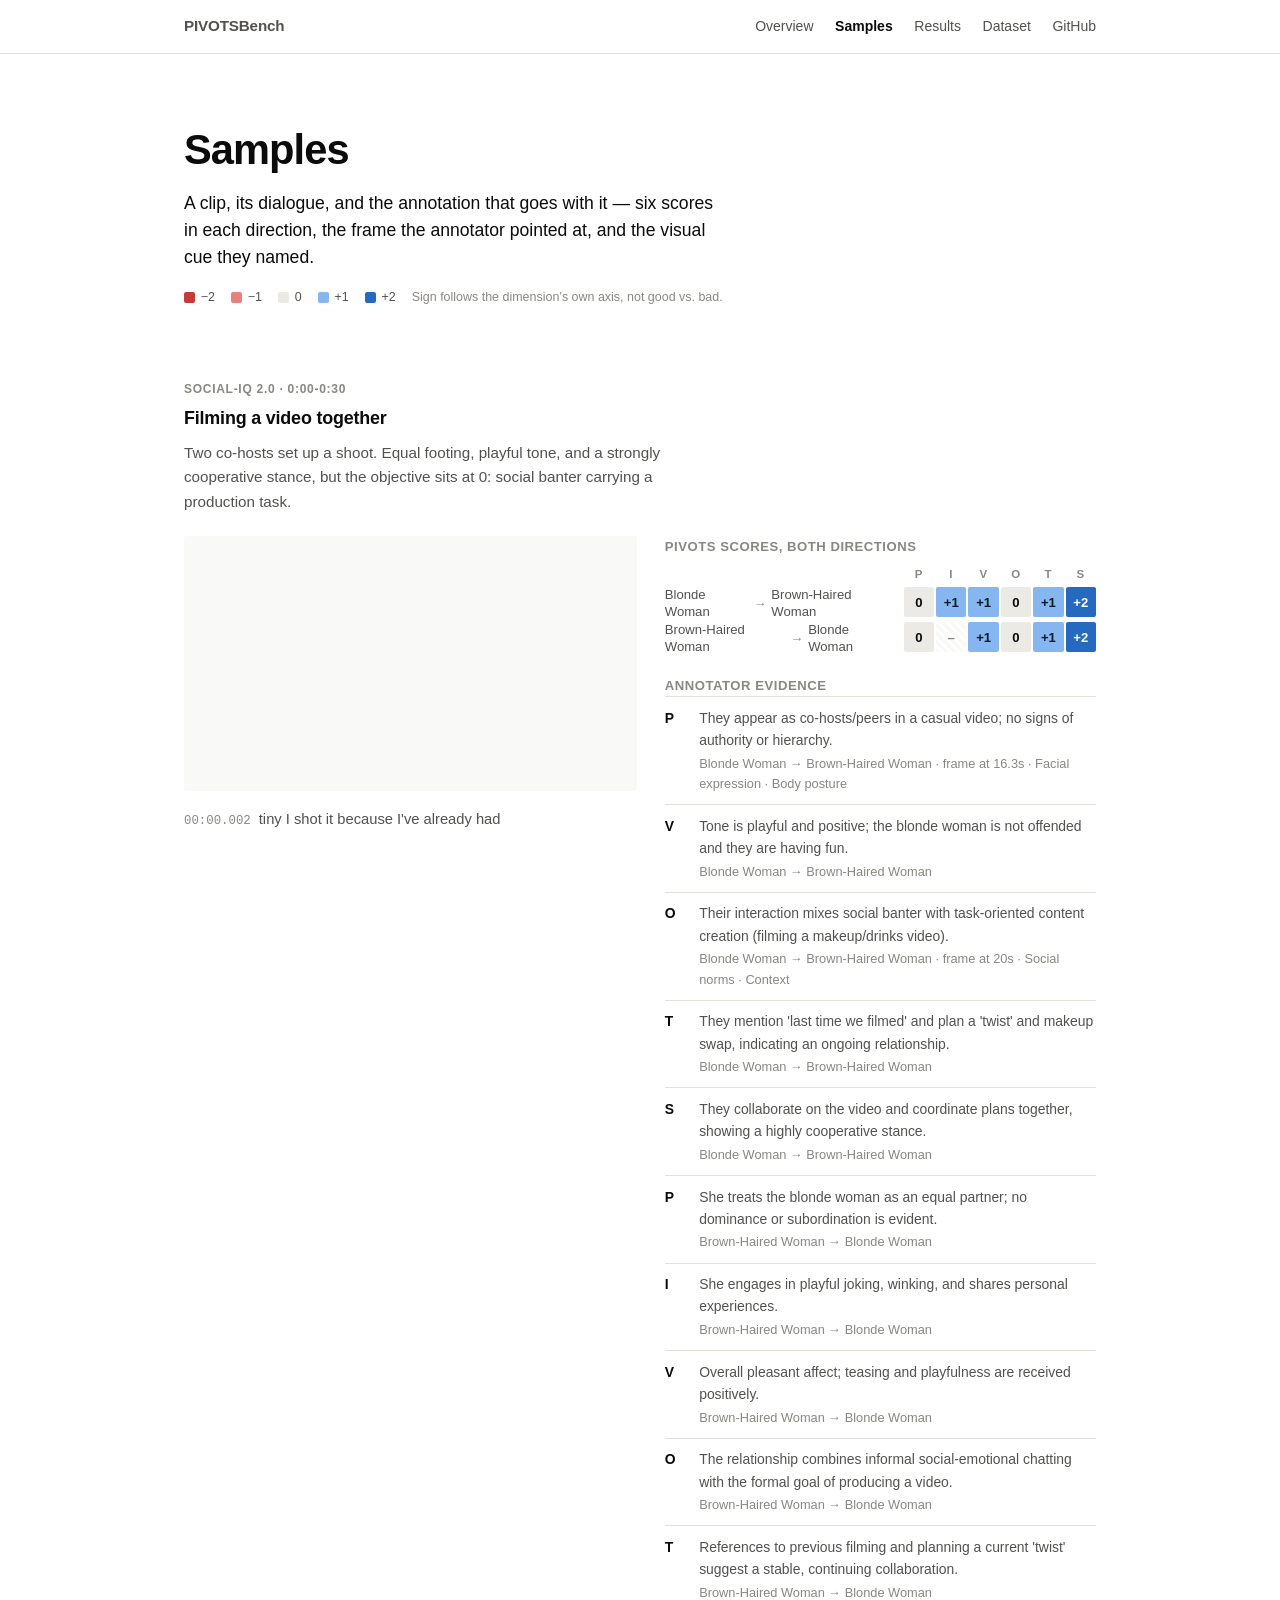
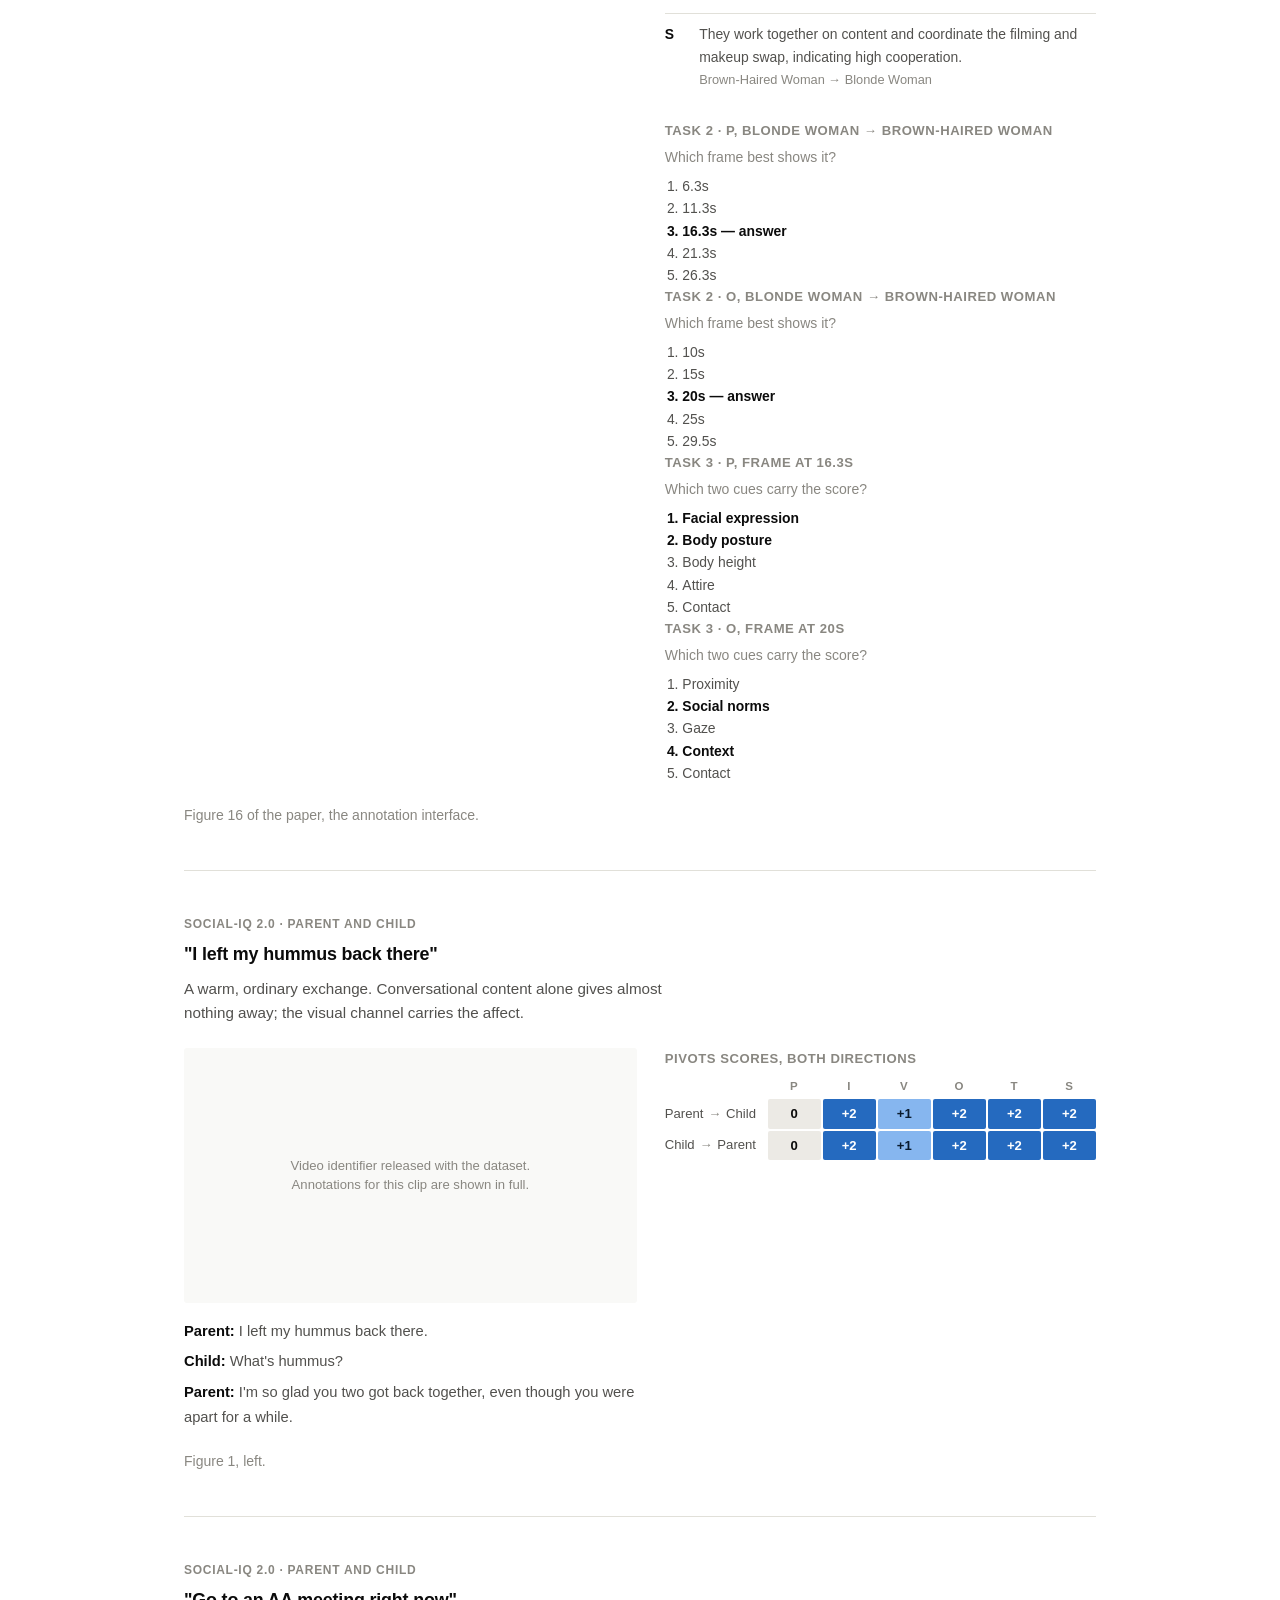
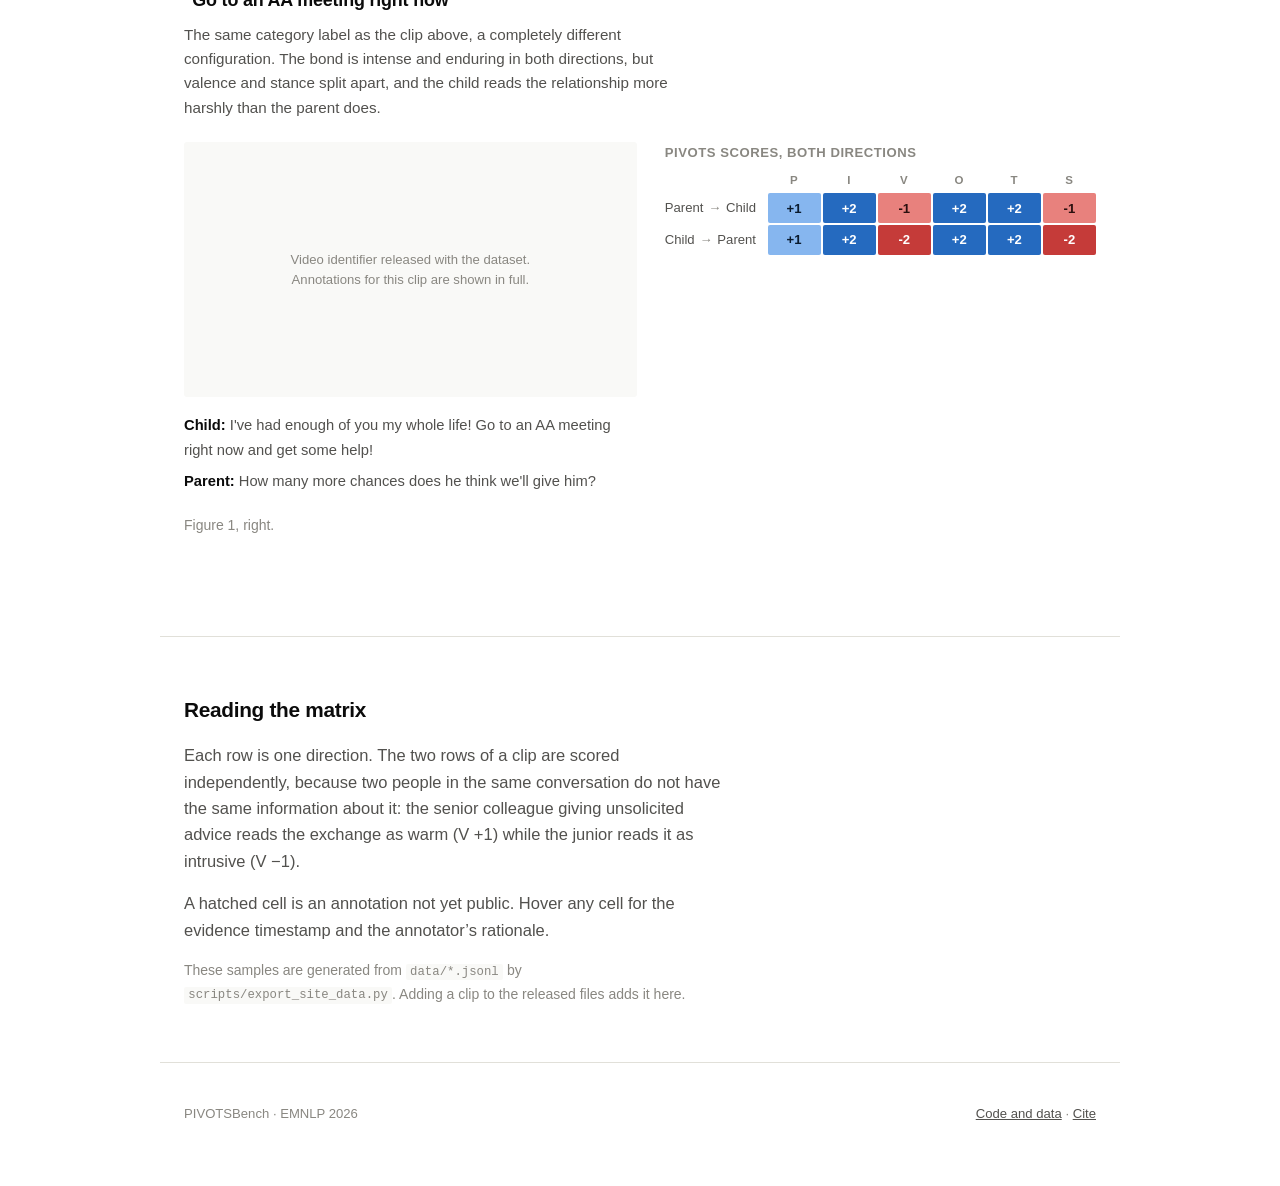
==== docs/data.html @ b7e437d8 "PIVOTSBench: initial release scaffold (site, data schema, prompts, eval toolkit)" ====
<!DOCTYPE html>
<html lang="en">
<head>
<meta charset="utf-8">
<meta name="viewport" content="width=device-width, initial-scale=1">
<title>Samples · PIVOTSBench</title>
<meta name="description" content="Annotated PIVOTSBench samples: video, dialogue, bidirectional six-dimensional scores, evidence frames and visual cues.">
<link rel="stylesheet" href="./assets/style.css">
</head>
<body>
<nav class="nav"><div class="wrap">
      <a class="mark" href="./">PIVOTSBench</a>
      <ul>
        <li><a href="./" >Overview</a></li>
        <li><a href="./data.html" aria-current="page">Samples</a></li>
        <li><a href="./leaderboard.html" >Results</a></li>
        <li><a href="./dataset.html" >Dataset</a></li>
        <li><a href="https://github.com/ciossayin/pivots-bench">GitHub</a></li>
      </ul>
    </div></nav>
<header class="hero wrap" style="padding-bottom:1.5rem">
  <h1 style="max-width:18ch">Samples</h1>
  <p class="lede narrow" style="margin-top:1rem">A clip, its dialogue, and the annotation that goes
  with it &mdash; six scores in each direction, the frame the annotator pointed at, and the visual
  cue they named.</p>
  <div class="legend">
      <span><i style="background:var(--s-neg2)"></i>&minus;2</span>
      <span><i style="background:var(--s-neg1)"></i>&minus;1</span>
      <span><i style="background:var(--s-zero)"></i>0</span>
      <span><i style="background:var(--s-pos1)"></i>+1</span>
      <span><i style="background:var(--s-pos2)"></i>+2</span>
      <span class="muted">Sign follows the dimension&rsquo;s own axis, not good vs. bad.</span>
    </div>
</header>

<section class="wrap" style="padding-top:1.5rem">
  <div id="samples"><p class="muted">Loading&hellip;</p></div>
</section>

<section class="wrap">
  <h2>Reading the matrix</h2>
  <div class="narrow stack" style="margin-top:1rem">
    <p class="sub">Each row is one direction. The two rows of a clip are scored independently,
    because two people in the same conversation do not have the same information about it: the
    senior colleague giving unsolicited advice reads the exchange as warm (V&nbsp;+1) while the
    junior reads it as intrusive (V&nbsp;&minus;1).</p>
    <p class="sub">A hatched cell is an annotation not yet public. Hover any cell for the evidence
    timestamp and the annotator&rsquo;s rationale.</p>
    <p class="muted small">These samples are generated from <code>data/*.jsonl</code> by
    <code>scripts/export_site_data.py</code>. Adding a clip to the released files adds it here.</p>
  </div>
</section>

<footer class="wrap">
      <div>PIVOTSBench &middot; EMNLP 2026</div>
      <div><a href="https://github.com/ciossayin/pivots-bench">Code and data</a> &middot; <a href="./dataset.html#cite">Cite</a></div>
    </footer>
<script src="./assets/samples.js"></script>
</body>
</html>
---- docs/assets/style.css ----
/* PIVOTSBench project page
   Palette: diverging red<->blue with a gray midpoint, validated for CVD
   separation on a white surface. Every colored cell also carries its number,
   so color never has to carry the value alone. */

:root {
  --ink: #0b0b0b;
  --ink-2: #52514e;
  --muted: #898781;
  --line: #e1e0d9;
  --hairline: rgba(11, 11, 11, .10);
  --surface: #ffffff;
  --plane: #f9f9f7;

  --s-neg2: #c53b39;
  --s-neg1: #e8817d;
  --s-zero: #eceae5;
  --s-pos1: #86b6ef;
  --s-pos2: #256abf;

  --measure: 34rem;
  --gutter: 1.5rem;
}

* { margin: 0; padding: 0; box-sizing: border-box; }
html { -webkit-text-size-adjust: 100%; scroll-behavior: smooth; }

body {
  font-family: -apple-system, BlinkMacSystemFont, "Segoe UI", Roboto, "Helvetica Neue",
               Arial, "PingFang SC", "Hiragino Sans GB", sans-serif;
  font-size: 16.5px;
  line-height: 1.6;
  color: var(--ink);
  background: var(--surface);
  -webkit-font-smoothing: antialiased;
}

.wrap { max-width: 60rem; margin: 0 auto; padding-left: var(--gutter); padding-right: var(--gutter); }
.narrow { max-width: var(--measure); }

a { color: inherit; }
p a, li a, dd a { text-underline-offset: .18em; text-decoration-thickness: 1px; }

/* ---------- nav ---------- */

.nav {
  border-bottom: 1px solid var(--line);
  position: sticky; top: 0; z-index: 20;
  background: color-mix(in srgb, var(--surface) 92%, transparent);
  backdrop-filter: saturate(180%) blur(8px);
}
.nav .wrap { display: flex; align-items: baseline; justify-content: space-between; gap: 1rem;
             padding-top: .9rem; padding-bottom: .9rem; }
.nav .mark { font-weight: 650; letter-spacing: -.01em; text-decoration: none; font-size: .95rem; }
.nav ul { display: flex; gap: 1.35rem; list-style: none; font-size: .875rem; flex-wrap: wrap; }
.nav a { text-decoration: none; color: var(--ink-2); }
.nav a:hover { color: var(--ink); }
.nav a[aria-current="page"] { color: var(--ink); font-weight: 550; }

/* ---------- type ---------- */

h1 { font-size: clamp(1.75rem, 1.2rem + 2.2vw, 2.6rem); line-height: 1.15;
     letter-spacing: -.022em; font-weight: 680; }
h2 { font-size: 1.3rem; letter-spacing: -.014em; font-weight: 640; }
h3 { font-size: 1rem; font-weight: 600; }
h4 { font-size: .82rem; font-weight: 600; letter-spacing: .04em; text-transform: uppercase;
     color: var(--muted); }
.lede { font-size: 1.1rem; line-height: 1.55; color: var(--ink); }
.sub { color: var(--ink-2); }
.small { font-size: .875rem; }
.muted { color: var(--muted); }
.mono { font-family: ui-monospace, "SF Mono", Menlo, Consolas, monospace; font-size: .84em; }

section { padding-top: 3.5rem; padding-bottom: 3.5rem; border-top: 1px solid var(--line); }
section:first-of-type { border-top: none; }
.stack > * + * { margin-top: 1rem; }
.stack-sm > * + * { margin-top: .5rem; }

/* ---------- hero ---------- */

header.hero { padding-top: 4.5rem; padding-bottom: 3rem; }
header.hero h1 { max-width: 24ch; }
.byline { margin-top: 1.4rem; font-size: .98rem; line-height: 1.75; }
.byline .venue { color: var(--muted); font-size: .875rem; letter-spacing: .02em;
                 text-transform: uppercase; margin-bottom: .6rem; }
.actions { margin-top: 1.75rem; display: flex; gap: .5rem; flex-wrap: wrap; }
.actions a {
  display: inline-block; padding: .42rem .95rem; border: 1px solid var(--ink);
  border-radius: 2px; font-size: .875rem; font-weight: 500; text-decoration: none;
  transition: background .12s, color .12s;
}
.actions a:hover { background: var(--ink); color: var(--surface); }
.actions a[aria-disabled="true"] { border-color: var(--line); color: var(--muted); pointer-events: none; }

/* ---------- key numbers ---------- */

.figures { display: grid; grid-template-columns: repeat(auto-fit, minmax(8.5rem, 1fr));
           gap: 1.5rem 2rem; margin-top: 2rem; }
.figures div b { display: block; font-size: 1.7rem; font-weight: 650; letter-spacing: -.02em;
                 font-variant-numeric: tabular-nums; line-height: 1.1; }
.figures div span { display: block; font-size: .8rem; color: var(--muted); margin-top: .2rem; }

/* ---------- definition lists ---------- */

.dims { margin-top: 1.5rem; }
.dims > div { display: grid; grid-template-columns: 1.6rem 8rem 1fr; gap: 0 1rem;
              padding: .85rem 0; border-top: 1px solid var(--line); align-items: baseline; }
.dims .key { font-weight: 660; }
.dims .name { font-weight: 550; }
.dims .axis { color: var(--ink-2); font-size: .92rem; }
.dims .axis em { font-style: normal; color: var(--muted); }
@media (max-width: 40rem) {
  .dims > div { grid-template-columns: 1.6rem 1fr; }
  .dims .axis { grid-column: 2; }
}

.tasks { margin-top: 1.5rem; counter-reset: t; }
.tasks > div { padding: 1.1rem 0; border-top: 1px solid var(--line); display: grid;
               grid-template-columns: 3.5rem 1fr; gap: 0 1rem; }
.tasks > div::before { counter-increment: t; content: "Task " counter(t);
                       color: var(--muted); font-size: .78rem; letter-spacing: .04em;
                       text-transform: uppercase; padding-top: .18rem; }
.tasks p { color: var(--ink-2); font-size: .95rem; margin-top: .2rem; max-width: 60ch; }

/* ---------- tables ---------- */

.tablewrap { overflow-x: auto; margin-top: 1.25rem; }
table { border-collapse: collapse; width: 100%; font-size: .9rem;
        font-variant-numeric: tabular-nums; }
th, td { text-align: right; padding: .5rem .55rem; font-weight: 400; white-space: nowrap; }
th { font-size: .75rem; letter-spacing: .04em; text-transform: uppercase; color: var(--muted);
     font-weight: 600; border-bottom: 1px solid var(--line); }
th:first-child, td:first-child { text-align: left; padding-left: 0; }
th:last-child, td:last-child { padding-right: 0; }
tbody tr + tr td { border-top: 1px solid var(--plane); }
td.strong { font-weight: 620; }
tbody tr.group td { padding-top: 1.1rem; color: var(--muted); font-size: .75rem;
                    letter-spacing: .04em; text-transform: uppercase; }
caption { caption-side: bottom; text-align: left; color: var(--muted); font-size: .82rem;
          padding-top: .75rem; line-height: 1.5; }

/* magnitude bar behind an average, one hue, single series */
.bar { position: relative; display: inline-block; min-width: 3.2rem; }
.bar i { position: absolute; left: 0; bottom: -.28rem; height: 2px; background: var(--s-pos2);
         border-radius: 1px; }

/* ---------- score cells ---------- */

.matrix { display: grid; gap: 2px; margin-top: .5rem;
          grid-template-columns: minmax(0, max-content) repeat(6, minmax(1.9rem, 1fr)); }
.matrix .h { font-size: .72rem; letter-spacing: .06em; color: var(--muted); font-weight: 600;
             text-align: center; padding-bottom: .1rem; }
.matrix .rowlabel { font-size: .82rem; color: var(--ink-2); display: flex; align-items: center;
                    padding-right: .6rem; line-height: 1.25; }
.cell { display: flex; align-items: center; justify-content: center; height: 1.85rem;
        border-radius: 2px; font-size: .82rem; font-weight: 600;
        font-variant-numeric: tabular-nums; background: var(--s-zero); color: var(--ink); }
.cell.v-2 { background: var(--s-neg2); color: #fff; }
.cell.v-1 { background: var(--s-neg1); color: #2a0f0e; }
.cell.v1  { background: var(--s-pos1); color: #0a1b2e; }
.cell.v2  { background: var(--s-pos2); color: #fff; }
.cell.vnull { background: repeating-linear-gradient(45deg, var(--plane), var(--plane) 3px,
              var(--surface) 3px, var(--surface) 6px); color: var(--muted); }

.legend { display: flex; gap: 1rem; flex-wrap: wrap; align-items: center; margin-top: 1rem;
          font-size: .78rem; color: var(--ink-2); }
.legend span { display: inline-flex; align-items: center; gap: .35rem; }
.legend i { width: .7rem; height: .7rem; border-radius: 2px; display: inline-block; }

/* ---------- samples ---------- */

.sample { padding: 2.75rem 0; border-top: 1px solid var(--line); }
.sample:first-of-type { border-top: none; padding-top: 1.5rem; }
.sample .kicker { font-size: .75rem; letter-spacing: .06em; text-transform: uppercase;
                  color: var(--muted); font-weight: 600; }
.sample h3 { margin-top: .35rem; font-size: 1.12rem; font-weight: 620; letter-spacing: -.01em; }
.sample .summary { margin-top: .5rem; color: var(--ink-2); font-size: .95rem; max-width: 62ch; }
.split { display: grid; grid-template-columns: minmax(0, 1.05fr) minmax(0, 1fr);
         gap: 1.75rem; margin-top: 1.4rem; align-items: start; }
@media (max-width: 52rem) { .split { grid-template-columns: 1fr; } }

.video { position: relative; width: 100%; aspect-ratio: 16/9; background: var(--plane);
         border-radius: 3px; overflow: hidden; }
.video iframe { position: absolute; inset: 0; width: 100%; height: 100%; border: 0; }
.video .none { position: absolute; inset: 0; display: flex; align-items: center;
               justify-content: center; text-align: center; padding: 1.5rem;
               color: var(--muted); font-size: .82rem; line-height: 1.5; }

.dialogue { margin-top: 1rem; font-size: .92rem; line-height: 1.7; color: var(--ink-2); }
.dialogue p + p { margin-top: .35rem; }
.dialogue b { color: var(--ink); font-weight: 600; }
.dialogue .t { color: var(--muted); font-variant-numeric: tabular-nums; margin-right: .5rem; }

.evidence { margin-top: 1.25rem; font-size: .87rem; }
.evidence > div { padding: .6rem 0; border-top: 1px solid var(--line); display: grid;
                  grid-template-columns: 1.4rem 1fr; gap: 0 .75rem; }
.evidence .d { font-weight: 660; color: var(--ink); }
.evidence .r { color: var(--ink-2); }
.evidence .tags { color: var(--muted); font-size: .8rem; margin-top: .15rem; }

.aux { margin-top: 1.25rem; font-size: .87rem; color: var(--ink-2); }
.aux ol { margin: .4rem 0 0 1.1rem; }
.aux .correct { color: var(--ink); font-weight: 600; }

/* ---------- distribution chart ---------- */

.dist { margin-top: 1.5rem; }
.dist .row { display: grid; grid-template-columns: 1.5rem 1fr 3.2rem; align-items: center;
             gap: .75rem; padding: .3rem 0; }
.dist .lab { font-weight: 620; font-size: .85rem; }
.dist .track { display: flex; gap: 2px; height: 1.1rem; }
.dist .seg { border-radius: 2px; min-width: 2px; }
.dist .tot { font-size: .78rem; color: var(--muted); text-align: right;
             font-variant-numeric: tabular-nums; }

.tip { position: fixed; z-index: 40; pointer-events: none; background: var(--ink);
       color: #fff; font-size: .76rem; padding: .3rem .5rem; border-radius: 3px;
       opacity: 0; transition: opacity .1s; white-space: nowrap; }
.tip.on { opacity: 1; }

/* ---------- misc ---------- */

pre { background: var(--plane); border-radius: 3px; padding: 1rem 1.1rem; overflow-x: auto;
      font-family: ui-monospace, "SF Mono", Menlo, Consolas, monospace; font-size: .8rem;
      line-height: 1.6; }
code { font-family: ui-monospace, "SF Mono", Menlo, Consolas, monospace; font-size: .88em;
       background: var(--plane); padding: .1em .35em; border-radius: 2px; }
pre code { background: none; padding: 0; }

.copy { margin-top: .6rem; background: none; border: 1px solid var(--line); border-radius: 2px;
        padding: .3rem .8rem; font: inherit; font-size: .8rem; color: var(--ink-2);
        cursor: pointer; }
.copy:hover { border-color: var(--ink); color: var(--ink); }

dl.facts { margin-top: 1.25rem; }
dl.facts > div { display: grid; grid-template-columns: minmax(9rem, 12rem) 1fr; gap: 0 1.5rem;
                 padding: .7rem 0; border-top: 1px solid var(--line); }
dl.facts dt { color: var(--muted); font-size: .85rem; }
dl.facts dd { font-size: .92rem; }
@media (max-width: 40rem) { dl.facts > div { grid-template-columns: 1fr; gap: .15rem; } }

.note { border-left: 2px solid var(--line); padding-left: 1rem; color: var(--ink-2);
        font-size: .9rem; }

footer { border-top: 1px solid var(--line); padding-top: 2.5rem; padding-bottom: 4rem; color: var(--muted);
         font-size: .82rem; display: flex; justify-content: space-between; gap: 1rem;
         flex-wrap: wrap; }
footer a { color: var(--ink-2); }
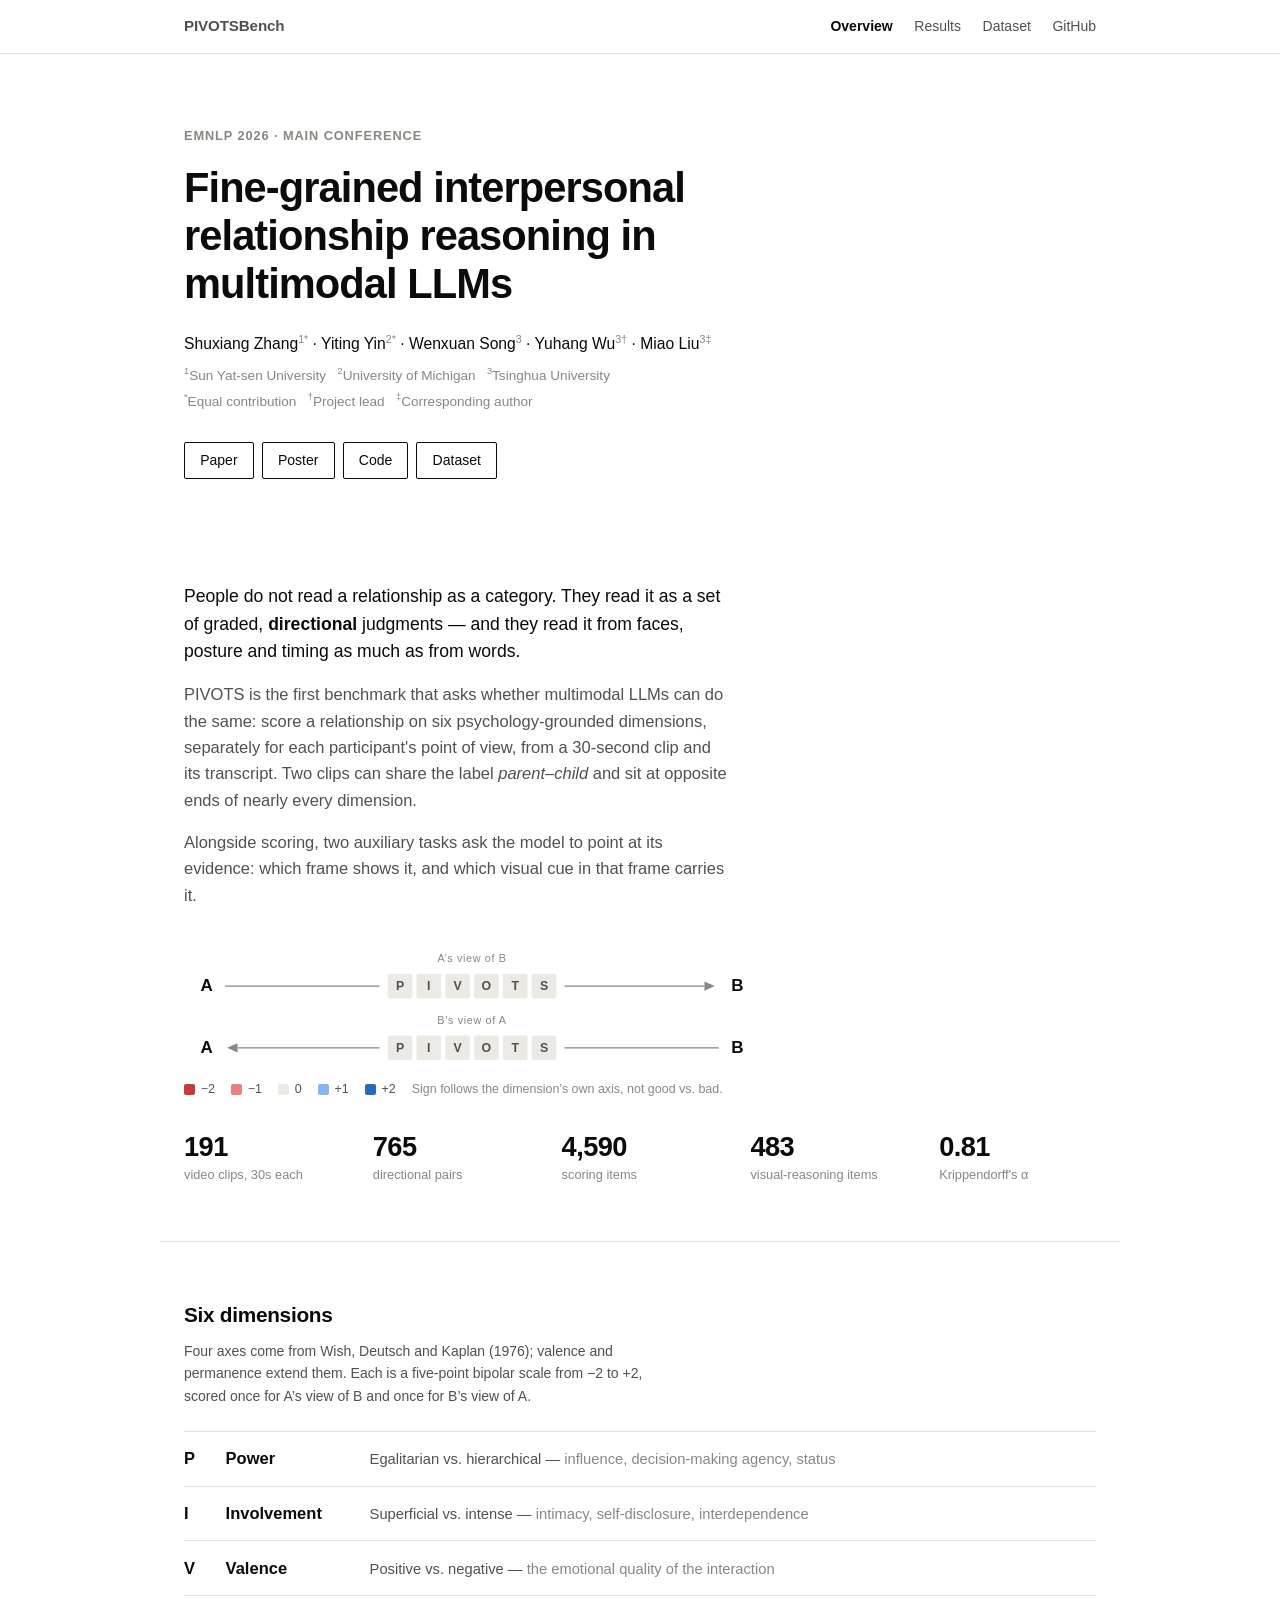
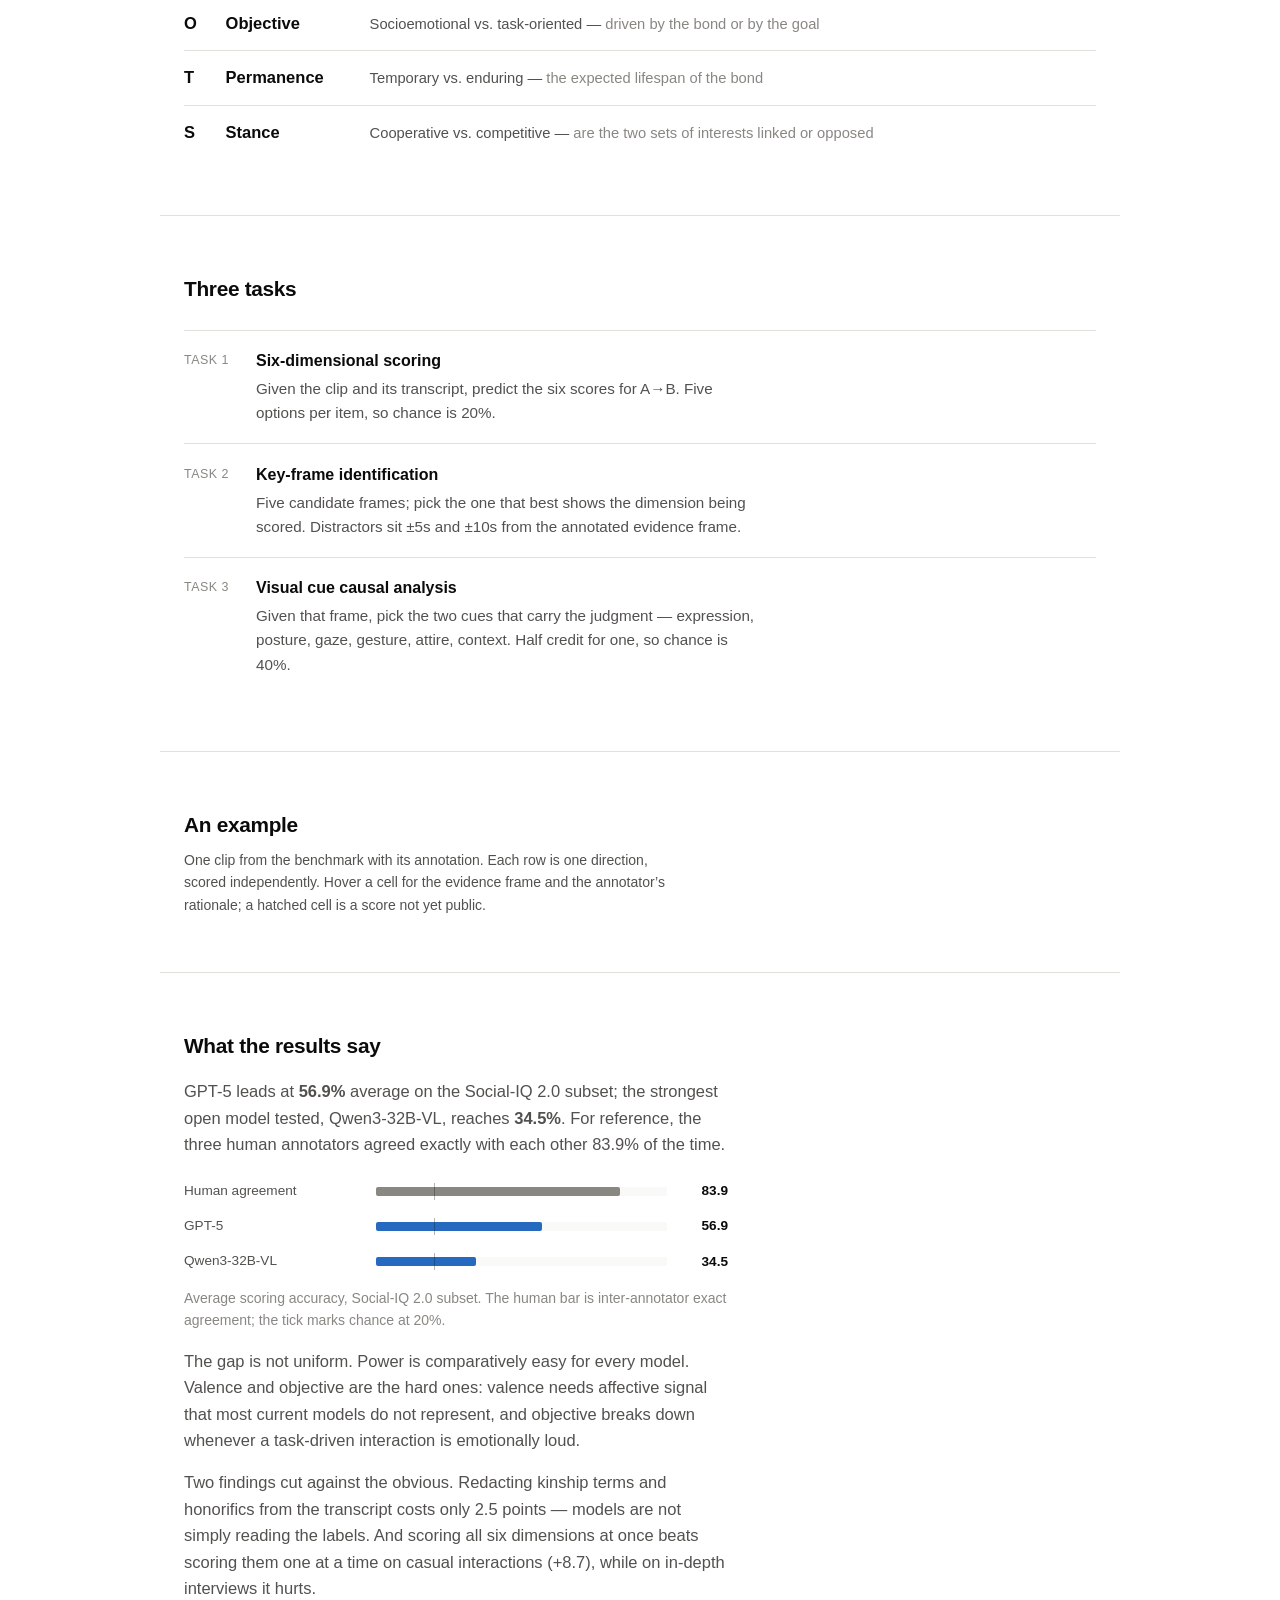
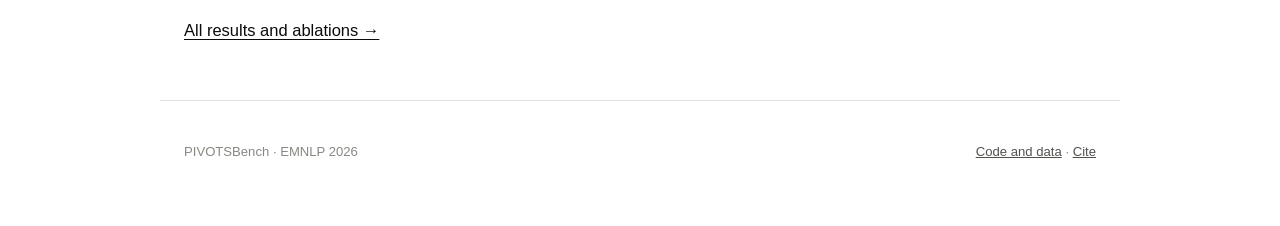
==== commit 6e3a66c8: "Single Paper link to arXiv; fold the video example into the homepage" ====
--- a/docs/data.html
+++ b/docs/data.html
@@ -2,59 +2,9 @@
 <html lang="en">
 <head>
 <meta charset="utf-8">
-<meta name="viewport" content="width=device-width, initial-scale=1">
-<title>Samples · PIVOTSBench</title>
-<meta name="description" content="Annotated PIVOTSBench samples: video, dialogue, bidirectional six-dimensional scores, evidence frames and visual cues.">
-<link rel="stylesheet" href="./assets/style.css">
+<title>PIVOTSBench</title>
+<meta http-equiv="refresh" content="0; url=./#example">
+<link rel="canonical" href="./#example">
 </head>
-<body>
-<nav class="nav"><div class="wrap">
-      <a class="mark" href="./">PIVOTSBench</a>
-      <ul>
-        <li><a href="./" >Overview</a></li>
-        <li><a href="./data.html" aria-current="page">Samples</a></li>
-        <li><a href="./leaderboard.html" >Results</a></li>
-        <li><a href="./dataset.html" >Dataset</a></li>
-        <li><a href="https://github.com/ciossayin/pivots-bench">GitHub</a></li>
-      </ul>
-    </div></nav>
-<header class="hero wrap" style="padding-bottom:1.5rem">
-  <h1 style="max-width:18ch">Samples</h1>
-  <p class="lede narrow" style="margin-top:1rem">A clip, its dialogue, and the annotation that goes
-  with it &mdash; six scores in each direction, the frame the annotator pointed at, and the visual
-  cue they named.</p>
-  <div class="legend">
-      <span><i style="background:var(--s-neg2)"></i>&minus;2</span>
-      <span><i style="background:var(--s-neg1)"></i>&minus;1</span>
-      <span><i style="background:var(--s-zero)"></i>0</span>
-      <span><i style="background:var(--s-pos1)"></i>+1</span>
-      <span><i style="background:var(--s-pos2)"></i>+2</span>
-      <span class="muted">Sign follows the dimension&rsquo;s own axis, not good vs. bad.</span>
-    </div>
-</header>
-
-<section class="wrap" style="padding-top:1.5rem">
-  <div id="samples"><p class="muted">Loading&hellip;</p></div>
-</section>
-
-<section class="wrap">
-  <h2>Reading the matrix</h2>
-  <div class="narrow stack" style="margin-top:1rem">
-    <p class="sub">Each row is one direction. The two rows of a clip are scored independently,
-    because two people in the same conversation do not have the same information about it: the
-    senior colleague giving unsolicited advice reads the exchange as warm (V&nbsp;+1) while the
-    junior reads it as intrusive (V&nbsp;&minus;1).</p>
-    <p class="sub">A hatched cell is an annotation not yet public. Hover any cell for the evidence
-    timestamp and the annotator&rsquo;s rationale.</p>
-    <p class="muted small">These samples are generated from <code>data/*.jsonl</code> by
-    <code>scripts/export_site_data.py</code>. Adding a clip to the released files adds it here.</p>
-  </div>
-</section>
-
-<footer class="wrap">
-      <div>PIVOTSBench &middot; EMNLP 2026</div>
-      <div><a href="https://github.com/ciossayin/pivots-bench">Code and data</a> &middot; <a href="./dataset.html#cite">Cite</a></div>
-    </footer>
-<script src="./assets/samples.js"></script>
-</body>
+<body><p><a href="./#example">PIVOTSBench example</a></p></body>
 </html>
